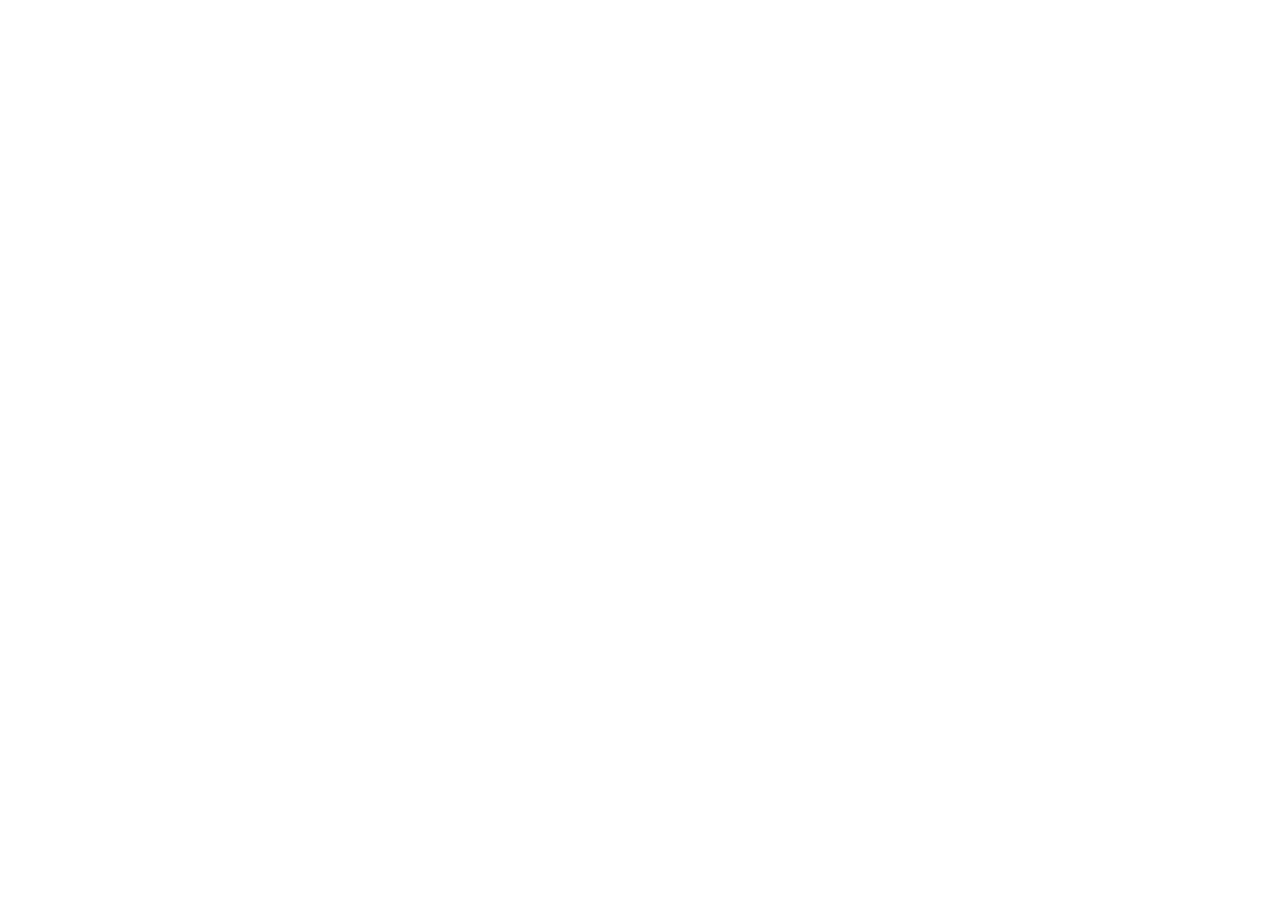
==== index.html @ 9fc6f5f0 "First commit with patterns" ====
<!DOCTYPE html>
<html lang="en">
    <head>
        <title></title>
        <meta charset="UTF-8">
        <meta name="viewport" content="width=device-width, initial-scale=1">
        <link href="css/style.css" rel="stylesheet">
        
        <!-- FONTE PADRAO -->
        <link href="https://fonts.googleapis.com/css?family=Quicksand:400,700" rel="stylesheet"> 
    </head>
    <body>
    
    </body>
</html>
---- css/style.css ----
/* Example */
* {
	margin: 0;
	padding: 0;
	-webkit-box-sizing: border-box;
	-moz-box-sizing: border-box;
	box-sizing: border-box;
	list-style: none;
	text-decoration: none;
}

#test{    
    font-family: 'Quicksand', sans-serif;
    color: #F8F8F9;
    color: #5C5D5D;
    color: #61D988;
    color: #CDD8C5;
    color: #2D333F;
}
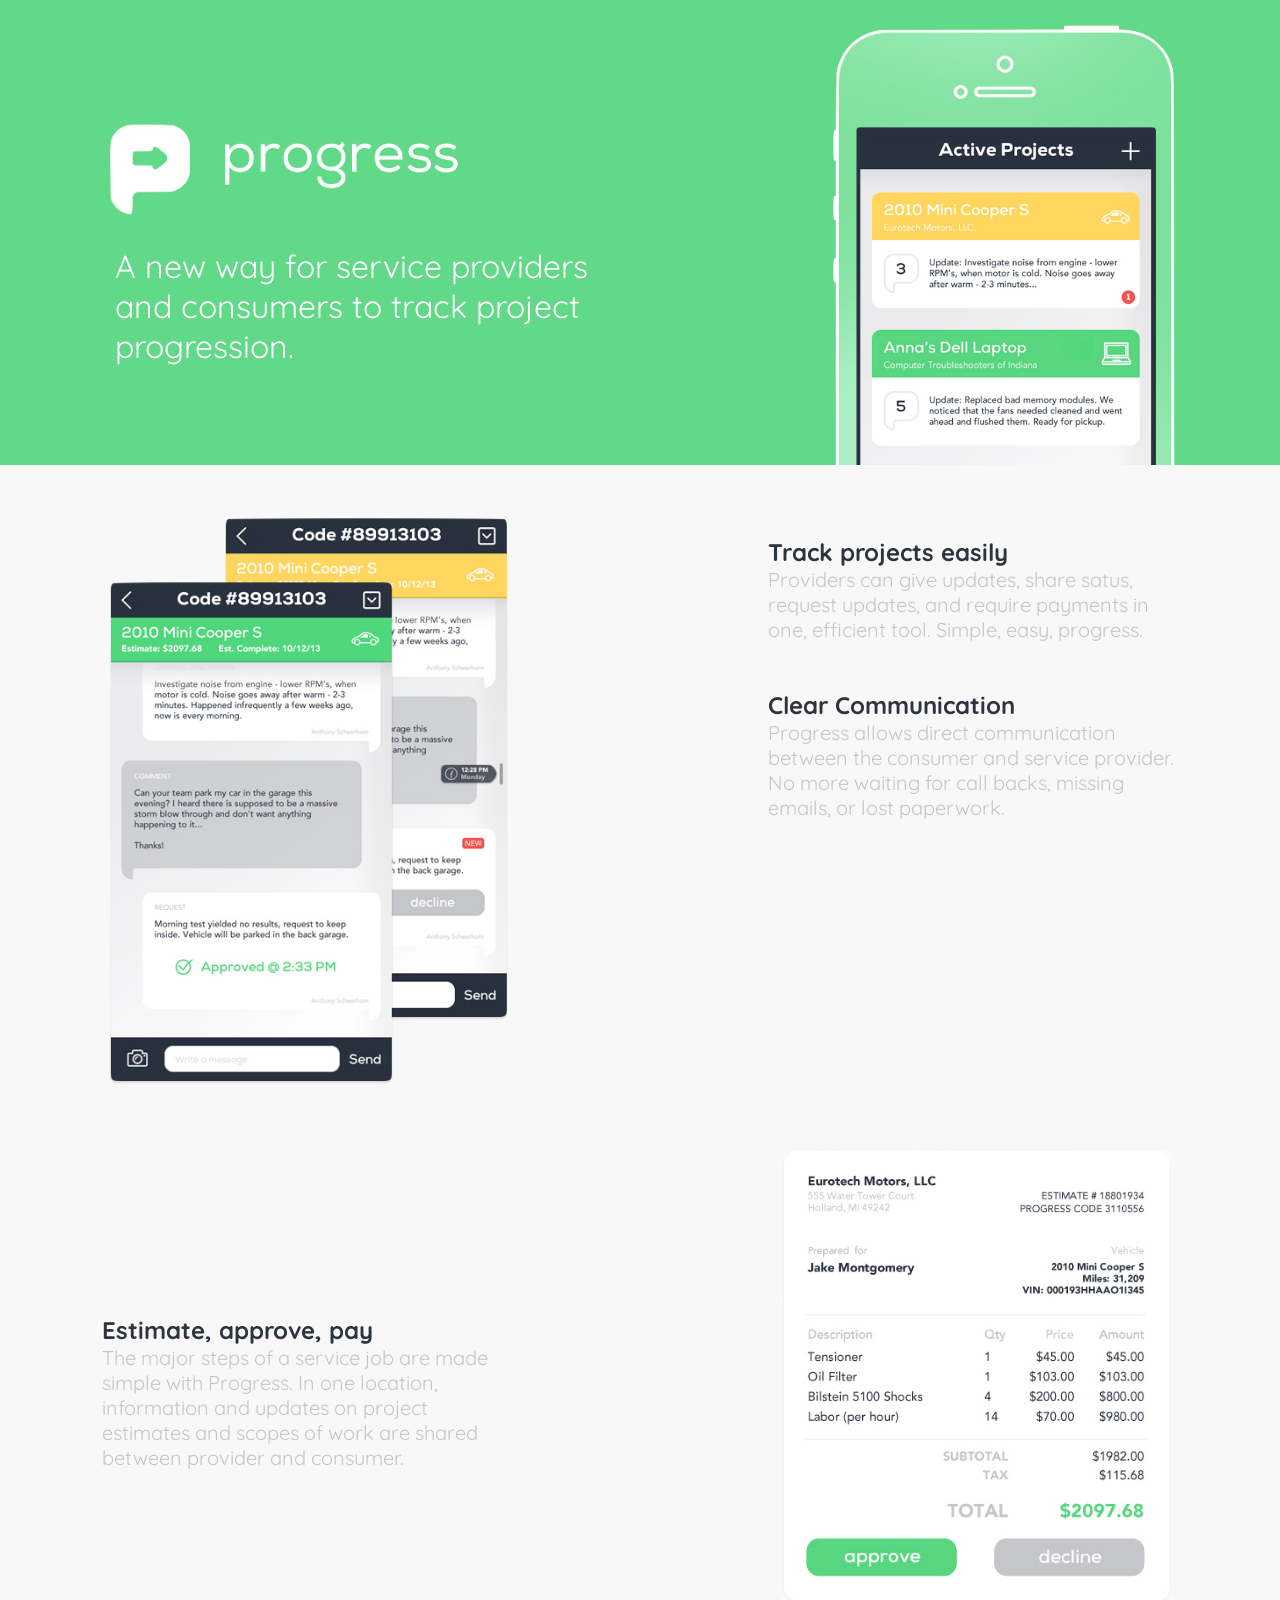
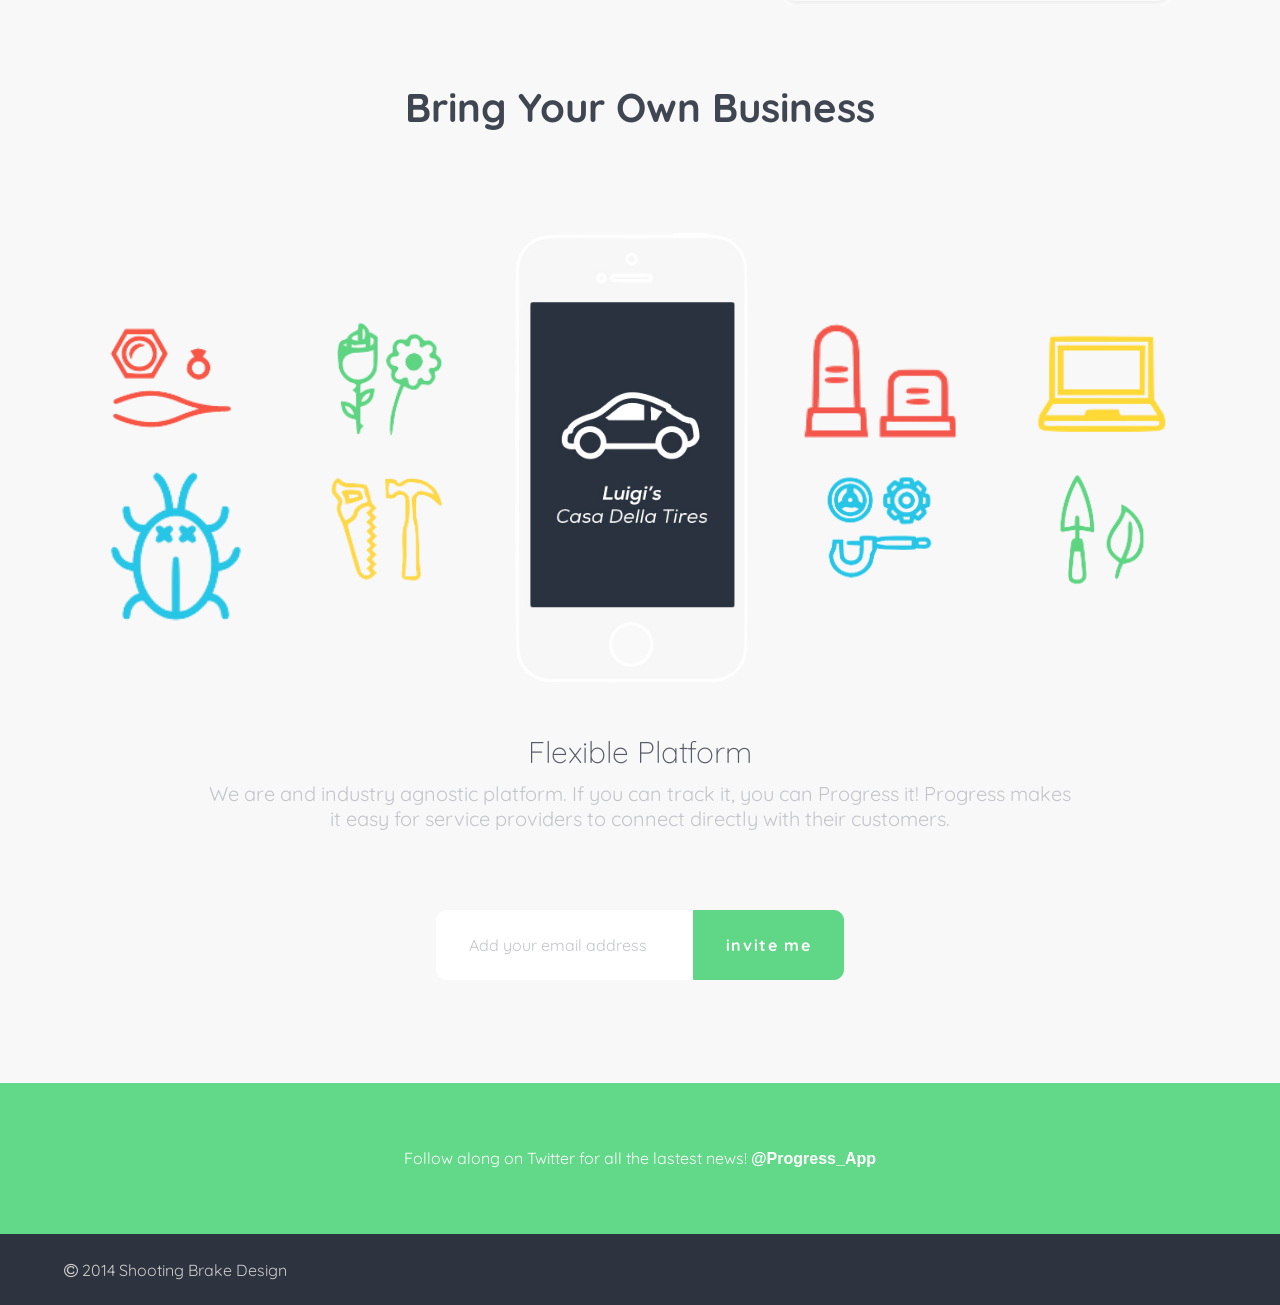
==== commit 456b9e4e: "Increment all components" ====
--- a/index.html
+++ b/index.html
@@ -1,15 +1,100 @@
 <!DOCTYPE html>
 <html lang="en">
-    <head>
-        <title></title>
-        <meta charset="UTF-8">
-        <meta name="viewport" content="width=device-width, initial-scale=1">
-        <link href="css/style.css" rel="stylesheet">
-        
-        <!-- FONTE PADRAO -->
-        <link href="https://fonts.googleapis.com/css?family=Quicksand:400,700" rel="stylesheet"> 
-    </head>
-    <body>
-    
-    </body>
+
+<head>
+    <title></title>
+    <meta charset="UTF-8">
+    <meta name="viewport" content="width=device-width, initial-scale=1">
+    <link href="css/style.css" rel="stylesheet">
+    <link rel="stylesheet" href="components/hero/hero.css">
+    <link rel="stylesheet" href="components/services/services.css">
+
+    <link rel="stylesheet" href="components/description/description.css">
+    <link rel="stylesheet" href="components/byob__icons/byob__icons__icon.css">
+    <link rel="stylesheet" href="components/byob-form/byob-form.css">
+    <link rel="stylesheet" href="components/byob/byob.css">
+
+    <link rel="stylesheet" href="components/link/link.css">
+    <link rel="stylesheet" href="components/follow-along/follow-along.css">
+    <link rel="stylesheet" href="components/footer/footer.css">
+    <link rel="stylesheet" href="css/font-awesome/css/font-awesome.min.css">
+
+    <link href="https://fonts.googleapis.com/css?family=Quicksand" rel="stylesheet">
+</head>
+
+<body>
+    <header class="hero">
+        <div class="hero__title">
+            <img src="components/hero/logo-progress.png" alt="icone" class="hero__logo">
+            <p class="hero__text">A new way for service providers and consumers to track project progression.</p>
+        </div>
+        <img src="components/hero/phone-hero.png" alt="celular" class="hero__phone">
+    </header>
+    <section class="services">
+        <section class="track-clear">
+            <article class="description">
+                <h2 class="description__title">Track projects easily</h2>
+                <p class="description__paragraph">Providers can give updates, share satus, request updates, and require payments in one, efficient tool. Simple,
+                    easy, progress.</p>
+            </article>
+            <img class="track-clear__code" src="components/services/code.png" alt="code mobile screenshots">
+
+            <article class="description">
+                <h2 class="description__title">Clear Communication</h2>
+                <p class="description__paragraph">Progress allows direct communication between the consumer and service provider. No more waiting for call
+                    backs, missing emails, or lost paperwork.</p>
+            </article>
+        </section>
+        <section class="estimate">
+            <img src="components/services/table.png" class="estimate__table" alt="table mobile screenshots">
+
+            <article class="description">
+                <h2 class="description__title">Estimate, approve, pay</h2>
+                <p class="description__paragraph">The major steps of a service job are made simple with Progress. In one location, information and updates
+                    on project estimates and scopes of work are shared between provider and consumer.</p>
+            </article>
+        </section>
+    </section>
+
+    <section class="byob">
+        <h1 class="byob__title">Bring Your Own Business</h1>
+        <article class="byob__icons">
+            <div class="business-byob">
+                <img class="business-byob__icon" src="images/icon1.png" alt="">
+                <img class="business-byob__icon" src="images/icon2.png" alt="">
+                <img class="business-byob__icon" src="images/icon5.png" alt="">
+                <img class="business-byob__icon" src="images/icon6.png" alt="">
+            </div>
+            <figure>
+                <img class="business-byob__icon--fone" src="images/phone.png" alt="">
+            </figure>
+            <div class="business-byob">
+                <img class="business-byob__icon" src="images/icon3.png" alt="">
+                <img class="business-byob__icon" src="images/icon4.png" alt="">
+                <img class="business-byob__icon" src="images/icon7.png" alt="">
+                <img class="business-byob__icon" src="images/icon8.png" alt="">
+            </div>
+        </article>
+        <article class="description">
+            <h2 class="description__title description__title--lighter">Flexible Platform</h2>
+            <p class="description__paragraph">We are and industry agnostic platform. If you can track it, you can Progress it! Progress makes it easy for service
+                providers to connect directly with their customers.</p>
+        </article>
+        <form class="byob-form">
+            <input class="byob-form__input" type="text" name="email" value="Add your email address">
+            <a href="" class="byob-form__button">invite me</a>
+        </form>
+    </section>
+
+    <section class="follow-along">
+        <p class="follow-along__description">Follow along on Twitter for all the lastest news!
+            <a class="follow-along__link" href="">@Progress_App</a>
+        </p>
+    </section>
+    <footer class="footer">
+        <p>
+            <i class="fa fa-copyright" aria-hidden="true"></i> 2014 Shooting Brake Design</p>
+    </footer>
+</body>
+
 </html>
--- a/css/style.css
+++ b/css/style.css
@@ -15,5 +15,6 @@
     color: #5C5D5D;
     color: #61D988;
     color: #CDD8C5;
-    color: #2D333F;
+	color: #2D333F;
+	color: #c4c5c9;
 }
--- a/components/hero/hero.css
+++ b/components/hero/hero.css
@@ -0,0 +1,106 @@
+html body {
+    margin: 0;
+    width: 100%;
+    font-family: 'Quicksand', sans-serif;
+
+}
+
+.hero {
+    padding: 1rem 3rem 0 3rem;
+    display: flex;
+    flex-direction: column;
+    align-items: center;
+    background-size: 100%; 
+    background-color: #61d988;
+    color: #fff;
+}
+
+.hero__text {
+    font-size: 1.2rem;
+    text-align: center
+}
+
+.hero__logo {
+    max-width: 13rem;
+    max-height: 8rem;
+    width: auto;
+    height: auto;     
+}
+
+.hero__phone {
+    padding-top: 1rem;
+    max-width: 15rem;
+    max-height: 20rem;
+    width: auto;
+    height: auto;
+}
+
+@media (min-width: 768px) {
+
+    .hero {
+        padding: 1.3rem 1rem 0 1.5rem;
+        flex-direction: row;
+        align-items: flex-start;
+    }
+
+    .hero__title {
+        margin: 1rem 2rem 0.5rem 0;
+    }
+
+    .hero__logo {
+        max-width: 20rem;
+        max-height: 15rem;
+    }
+
+    .hero__text {
+        margin: 0;
+        padding: 0 8rem 1.5rem 1rem;
+        font-size: 2rem;
+        text-align: left;
+    }
+
+    .hero__phone {
+        padding-top: 2rem;
+        max-width: 20rem;
+        max-height: 25rem;
+    }
+}
+
+@media (min-width: 992px) {
+
+    .hero__title {
+        margin: 5rem 1rem 0.5rem 0;
+    }
+
+    .hero__text {
+        padding: 0 6rem 1.5rem 1rem;
+    }
+
+    .hero__phone {
+        padding: 0;
+        max-width: 25rem;
+        max-height: 30rem;
+    }
+
+}
+
+@media (min-width: 1200px) {
+
+    .hero { 
+        justify-content: space-around;
+    }
+
+    .hero__title {
+        margin: 5rem 1rem 0.5rem 2rem;
+        max-width: 50%;
+    }
+
+    .hero__logo {
+        max-width: 23rem;
+        max-height: 20rem;
+    }
+
+    .hero__phone {
+        padding-right: 2rem;
+    }
+}
--- a/components/services/services.css
+++ b/components/services/services.css
@@ -0,0 +1,121 @@
+body {
+    height: 100%; 
+    width: 100%;
+    margin: 0;
+    padding: 0;
+    font-family: 'Quicksand', sans-serif;
+
+}
+
+/* DESCRIPTION CSS */
+
+
+.description {
+    padding: 15px;
+    text-align: center;
+}
+
+.description__title, .description__paragraph {
+    padding: 10px;
+}
+
+/* SERVICES TRACK CLEAR CSS */
+
+.track-clear {
+    background-color: #F8F8F9;
+    display: flex;
+    align-items: center;
+    flex-direction: column;
+}
+
+.track-clear .description {
+    padding: 1.5rem 0 1.5rem 0;
+    width: 65%;
+   
+}
+
+.track-clear .description__title, .track-clear .description__paragraph {
+    padding: 0;
+}
+
+.track-clear__code {
+    width: 65%;
+}
+
+/* SERVICES ESTIMATE CSS */
+
+.estimate {
+    background-color: #F8F8F9;
+    display: flex;
+    align-items: center;
+    flex-direction: column;
+}
+
+.estimate .description {
+    padding: 1.5rem 0 1.5rem 0;
+    width: 65%;
+   
+}
+
+.estimate .description__title, .estimate .description__paragraph {
+    padding: 0;
+}
+
+.estimate__table {
+width: 65%;
+}
+
+/* RESPONSIVE CSS */
+
+@media screen and (min-width: 768px) {
+
+/* SERVICES RESPONSIVE CSS */ 
+    .services {
+    background-color: #F8F8F9;
+    }
+
+/* SERVICES TRACK CLEAR RESPONSIVE CSS */
+
+    .track-clear {
+    display: block;
+    clear: both;
+    padding-top: 3rem;
+    }
+    
+    .track-clear .description {
+    width: 40%;
+    float: right;
+    padding-right: 8%;
+    text-align: left;
+    }
+    
+    .track-clear__code {
+    width: 40%;
+    float: left;
+    padding-left: 8%;
+    }
+
+/* SERVICES ESTIMATE RESPONSIVE CSS */
+
+    .estimate {
+    display: block;
+    clear: both;
+    padding-top: 3rem;
+    overflow: hidden;
+    }
+
+    .estimate .description {
+    width: 40%;
+    float: left;
+    padding: 14% 0 0 8%;
+    text-align: left;
+    }
+
+    .estimate__table {
+    width: 40%;
+    float: right;
+    padding-right: 8%;
+    }
+    
+    
+}
--- a/components/description/description.css
+++ b/components/description/description.css
@@ -0,0 +1,26 @@
+* {
+    margin: 0;
+    padding: 0;
+    font-family: 'Quicksand', sans-serif;
+}
+
+.description {
+    padding: 15px;
+    flex: 1;
+    text-align: center;
+    
+}
+
+.description__title, .description__paragraph {
+    padding: 10px;
+    
+}
+
+.description__title {
+    color:#2d333f;
+    font-weight: bold;
+}
+
+.description__paragraph {
+    color: #c4c5c9;
+}
--- a/components/byob__icons/byob__icons__icon.css
+++ b/components/byob__icons/byob__icons__icon.css
@@ -0,0 +1,43 @@
+*{
+    margin: 0;
+    padding: 0;
+    box-sizing: border-box;
+}
+
+.business-byob__icon,
+.business-byob__icon--fone{
+    width: 100%;
+    height: auto;
+}
+
+.byob__icons{
+    display: flex;
+    padding: 0 20%;
+    justify-content: center
+}
+
+.business-byob{
+    display: flex;
+    flex-direction: column;
+}
+
+@media screen and (min-width: 768px) {
+    .byob__icons{
+        padding: 0 5%;
+    }
+}
+
+@media screen and (min-width: 992px) {
+    .byob__icons{
+        padding: 0 5%;
+        align-items: center;
+    }
+    .business-byob__icon{
+        width: 35%;
+        height: 33%;
+    }
+    .business-byob{
+        flex-flow: row wrap;
+        justify-content: space-around;
+    }
+}
--- a/components/byob-form/byob-form.css
+++ b/components/byob-form/byob-form.css
@@ -0,0 +1,34 @@
+form{
+    display: flex;
+    justify-content: center;
+    background-color: #f8f8f9;
+    width: 100%;
+    height: 4rem;
+}
+.byob-form__input {
+    padding: 1em 2em;
+    border-radius: 10px 0px 0px 10px; 
+    border: 1px solid #FFFFFF;
+    font-family: 'Quicksand', sans-serif;
+    font-size: 0.8rem;
+    background-color: #FFFFFF;
+    color: #c4c5c9;
+    /* height: 1rem; */
+    align-self: center;
+}
+
+.byob-form__button {
+    padding: 1em 2em;
+    border-radius: 0px 10px 10px 0px; 
+    border: 1px solid #60D786;
+    font-family: 'Quicksand', sans-serif;
+    font-size: 0.8rem;
+    font-weight: bold;
+    text-decoration: none;
+    background-color: #60D786;
+    color: #fff;
+    margin-left: -4px;
+    letter-spacing: 0.1rem;
+    /* height: 1rem; */
+    align-self: center;
+}
--- a/components/byob/byob.css
+++ b/components/byob/byob.css
@@ -0,0 +1,95 @@
+* {
+	margin: 0;
+	padding: 0;
+	-webkit-box-sizing: border-box;
+	-moz-box-sizing: border-box;
+	box-sizing: border-box;
+	list-style: none;
+    text-decoration: none;
+    font-family: 'Quicksand', sans-serif;
+}
+
+.byob {
+    background-color: #F8F8F9;
+}
+
+.byob__title {
+    padding: 10% 20% 7% 20%;
+    flex: 1;
+    text-align: center;
+    color: #2D333F;
+    opacity: 0.8;
+}
+
+.description__title--lighter {
+    font-weight: 300;
+    opacity: 0.8;
+}
+
+.description__paragraph {
+    padding: 0 15% 5% 15%;
+}
+
+.byob-form {
+    padding: 5% 0 15% 0;
+}
+
+@media screen and (min-width: 768px) {
+    .byob__title {
+        padding: 10% 30% 7% 30%;
+        font-size: 40px;
+        flex: 1;
+        text-align: center;
+        color: #2D333F;
+        opacity: 0.9;
+    }
+    
+    .description__title--lighter {
+        font-size: 30px;
+    }
+
+    .description__paragraph {
+        font-size: 20px;
+    }
+
+    .byob-form {
+        height: 110%;
+    }
+
+    .byob-form__input {
+        padding: 1.5em 2em;
+        font-size: 1rem;
+    }
+
+    .byob-form__button {
+        padding: 1.5em 2em;
+        font-size: 1rem;
+    }
+
+    .description__paragraph {
+        padding: 0 15% 0 15%; 
+    }
+
+    .byob-form {
+        padding: 5% 0 10% 0;
+    }
+}  
+
+@media screen and (min-width: 992px) {
+    .byob__title {
+        padding: 5% 25% 7% 25%;
+        font-size: 40px;
+        flex: 1;
+        text-align: center;
+        color: #2D333F;
+        opacity: 0.9;
+    }
+
+    .description__paragraph {
+        padding: 0 15% 0 15%; 
+    }
+
+    .byob-form {
+        padding: 5% 0 8% 0;
+    }
+}
--- a/components/link/link.css
+++ b/components/link/link.css
@@ -0,0 +1,5 @@
+.follow-along__link {
+    font-weight: bold;
+    text-decoration: none;
+    font-family: 'Archivo Black', sans-serif; 
+}
--- a/components/follow-along/follow-along.css
+++ b/components/follow-along/follow-along.css
@@ -0,0 +1,34 @@
+* {
+    box-sizing: border-box;
+    padding: 0;
+    margin: 0;
+}
+
+.follow-along {
+    background-color: #61D988;
+    color: #ffffff;
+    text-align: center;
+    padding: 6%;
+}
+
+.follow-along__description {
+    padding: 0 25%;
+    line-height: 140%; 
+}
+
+.follow-along__link {
+    font-weight: bold;
+    text-decoration: none;
+    font-family: 'Archivo Black', sans-serif; 
+    color: #ffffff;
+}
+
+@media screen and (min-width: 768px) {
+    .follow-along {
+        padding: 5%;
+    }
+
+    .follow-along__description {
+        padding: 0 5%;
+    }
+}
--- a/components/footer/footer.css
+++ b/components/footer/footer.css
@@ -0,0 +1,26 @@
+* {
+    box-sizing: border-box;
+    padding: 0;
+    margin: 0;
+}
+
+.footer {
+    width: 100%;
+    background-color: #2D333F;
+    color: #ccc;
+    text-align: center;
+    padding: 5% 0;
+}
+
+@media screen and (min-width: 768px) {
+    .footer {
+        text-align: left;
+        padding: 3% 5%;
+    }
+}
+
+@media screen and (min-width: 992px) {
+    .footer {
+        padding: 2% 5%;
+    }
+}
